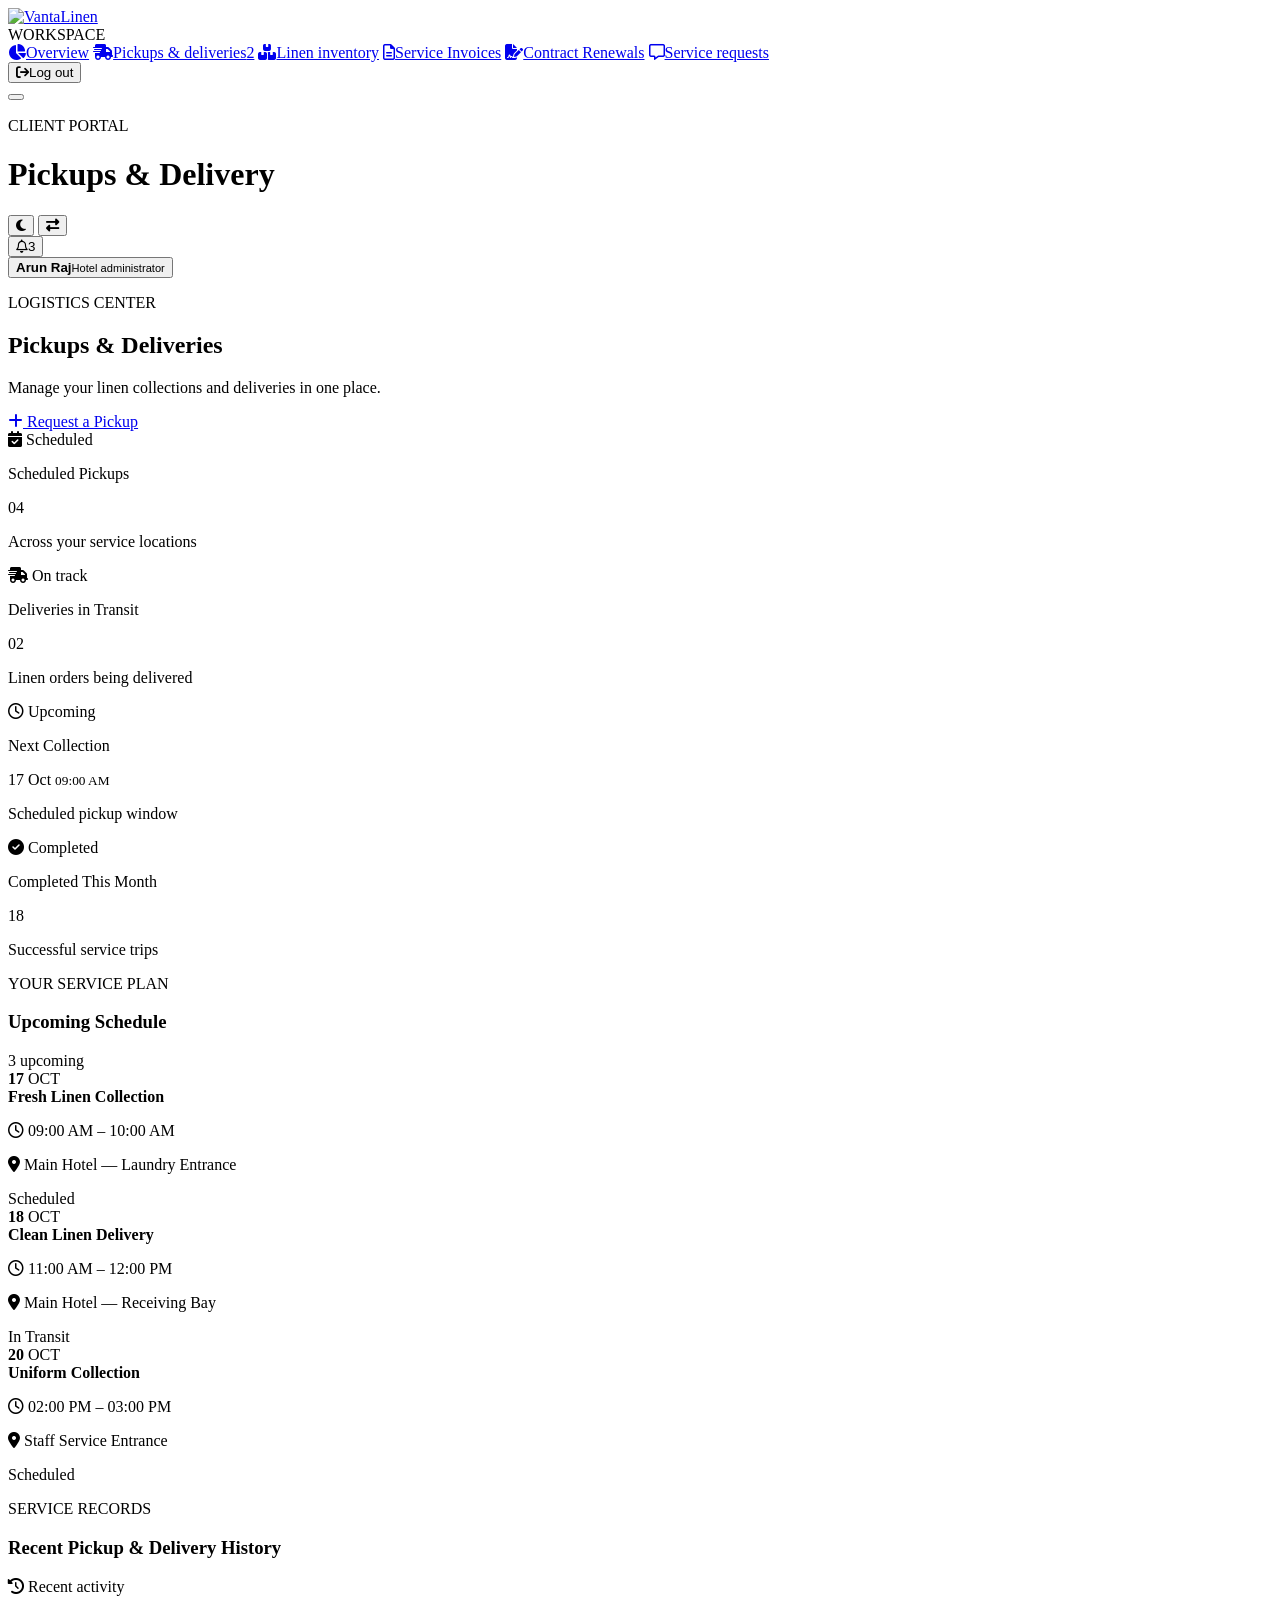
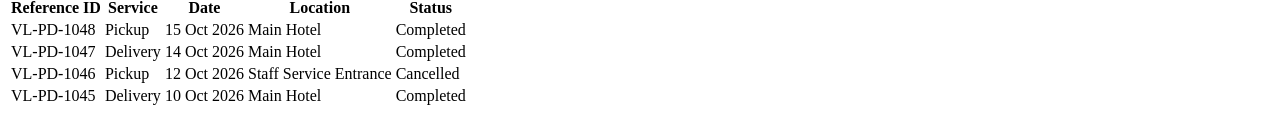
==== d2.html @ da83c248 "Add files via upload" ====
<!doctype html>
<html lang="en" dir="ltr">

<head>
    <meta charset="utf-8">
    <meta name="viewport" content="width=device-width, initial-scale=1">
    <meta name="theme-color" content="#f5f3ee">
    <title>VantaLinen</title>
    <link rel="preconnect" href="https://fonts.googleapis.com">
    <link rel="preconnect" href="https://fonts.gstatic.com" crossorigin>
    <link
        href="https://fonts.googleapis.com/css2?family=Manrope:wght@400;500;600;700;800&family=Sora:wght@400;500;600;700&display=swap"
        rel="stylesheet">
    <link rel="stylesheet" href="https://cdnjs.cloudflare.com/ajax/libs/font-awesome/6.7.2/css/all.min.css">
    <link rel="stylesheet" href="css/dashboard.css">
    <script src="js/dashboard.js" defer></script>
</head>

<body>
    <div class="dashboard-overlay" data-sidebar-overlay></div>
    <aside class="sidebar" id="dashboardSidebar" aria-label="Dashboard navigation">
        <a class="sidebar-brand" href="index.html" aria-label="VantaLinen home"><img src="images/logo-white.png"
                alt="VantaLinen"></a>
        <div class="sidebar-label">WORKSPACE</div>
        <nav class="sidebar-nav">
            <a class="nav-item" href="dashboard.html" aria-current="page"><i
                    class="fa-solid fa-chart-pie"></i><span>Overview</span></a>
            <a class="nav-item active" href="d2.html"><i class="fa-solid fa-truck-fast"></i><span>Pickups &amp;
                    deliveries</span><span class="nav-count">2</span></a>
            <a class="nav-item" href="d3.html"><i class="fa-solid fa-boxes-stacked"></i><span>Linen
                    inventory</span></a>
            <a class="nav-item" href="d4.html"><i class="fa-regular fa-file-lines"></i><span>Service
                    Invoices</span></a>
            <a class="nav-item" href="d5.html"><i class="fas fa-file-signature"></i><span>Contract Renewals</span></a>
            <a class="nav-item" href="d6.html"><i class="fa-regular fa-message"></i><span>Service requests</span></a>
        </nav>

        <div class="sidebar-bottom">

            <button class="logout-button" type="button" data-logout-open><i
                    class="fa-solid fa-arrow-right-from-bracket"></i><span>Log out</span></button>

        </div>
    </aside>

    <header class="topbar">
        <div class="topbar-start">
            <button class="menu-toggle" type="button" aria-label="Open menu" aria-expanded="false"
                aria-controls="dashboardSidebar" data-menu-toggle><span></span><span></span><span></span></button>
            <div>
                <p class="topbar-kicker">CLIENT PORTAL</p>
                <h1>Pickups & Delivery</h1>
            </div>
        </div>
        <div class="topbar-actions">
            <button class="header-icon" type="button" data-theme-toggle aria-label="Switch to dark mode"
                title="Dark Mode"><i class="fa-solid fa-moon"></i></button>
            <button class="header-icon" type="button" data-dir-toggle aria-label="Switch to RTL layout"
                title="RTL Mode"><i class="fa-solid fa-right-left"></i></button>
            <div class="notification-wrap">
                <button class="header-icon notification-button" type="button" aria-label="Notifications, 3 unread"
                    aria-expanded="false" data-notification-toggle><i class="fa-regular fa-bell"></i><span
                        class="notification-badge">3</span></button>
                <div class="notification-popover" data-notification-popover hidden>
                    <div class="popover-heading"><strong>Notifications</strong><span>3 new</span></div>
                    <a class="notification-item" href="d2.html"><span class="notice-dot"></span><span><strong>Pickup
                                scheduled</strong><small>Your next collection is tomorrow at 9:00 AM.</small><time>10
                                min ago</time></span></a>
                    <a class="notification-item" href="d4.html"><span
                            class="notice-dot notice-blue"></span><span><strong>Invoice ready</strong><small>Invoice
                                VL-2026-014 is ready to review.</small><time>2 hours ago</time></span></a>
                    <a class="notification-item" href="d6.html"><span
                            class="notice-dot notice-gold"></span><span><strong>Request updated</strong><small>Your
                                service request has been received.</small><time>Yesterday</time></span></a>
                    <a class="all-notifications" href="d6.html">View all notifications <i
                            class="fa-solid fa-arrow-right"></i></a>
                </div>
            </div>
            <button class="profile-button" type="button" data-profile-button aria-label="Open client profile">
                <span class="avatar"><img src="images/client-profile.jpg" alt=""></span><span
                    class="profile-copy"><strong>Arun Raj</strong><small>Hotel
                        administrator</small></span>
            </button>
        </div>
    </header>

    <main class="dashboard-main">


        <!-- SECTION 1: Pickup & Delivery Overview -->
        <section class="welcome-row">
            <div>
                <p class="section-eyebrow">LOGISTICS CENTER</p>
                <h2>Pickups &amp; Deliveries</h2>
                <p>Manage your linen collections and deliveries in one place.</p>
            </div>
            <a href="d6.html" class="primary-action">
                <i class="fa-solid fa-plus"></i> Request a Pickup
            </a>
        </section>

        <section class="stats-grid pickup-stats">

            <article class="stat-card">
                <div class="stat-top">
                    <span class="stat-icon stat-purple">
                        <i class="fa-solid fa-calendar-check"></i>
                    </span>
                    <span class="stat-status">Scheduled</span>
                </div>
                <p class="stat-label">Scheduled Pickups</p>
                <div class="stat-value">04</div>
                <p class="stat-note">Across your service locations</p>
            </article>

            <article class="stat-card">
                <div class="stat-top">
                    <span class="stat-icon stat-blue">
                        <i class="fa-solid fa-truck-fast"></i>
                    </span>
                    <span class="stat-trend">On track</span>
                </div>
                <p class="stat-label">Deliveries in Transit</p>
                <div class="stat-value">02</div>
                <p class="stat-note">Linen orders being delivered</p>
            </article>

            <article class="stat-card">
                <div class="stat-top">
                    <span class="stat-icon stat-gold">
                        <i class="fa-regular fa-clock"></i>
                    </span>
                    <span class="stat-neutral">Upcoming</span>
                </div>
                <p class="stat-label">Next Collection</p>
                <div class="stat-value stat-date">
                    17 Oct
                    <small>09:00 AM</small>
                </div>
                <p class="stat-note">Scheduled pickup window</p>
            </article>

            <article class="stat-card">
                <div class="stat-top">
                    <span class="stat-icon stat-green">
                        <i class="fa-solid fa-circle-check"></i>
                    </span>
                    <span class="stat-trend">Completed</span>
                </div>
                <p class="stat-label">Completed This Month</p>
                <div class="stat-value">18</div>
                <p class="stat-note">Successful service trips</p>
            </article>

        </section>

        <!-- SECTION 2: Upcoming Schedule -->
        <section class="panel schedule-panel">
            <div class="panel-heading">
                <div>
                    <p class="section-eyebrow">YOUR SERVICE PLAN</p>
                    <h3>Upcoming Schedule</h3>
                </div>
                <span class="schedule-count">3 upcoming</span>
            </div>

            <div class="schedule-list">

                <article class="schedule-item">
                    <div class="schedule-date">
                        <strong>17</strong>
                        <span>OCT</span>
                    </div>
                    <div class="schedule-details">
                        <strong>Fresh Linen Collection</strong>
                        <p><i class="fa-regular fa-clock"></i> 09:00 AM – 10:00 AM</p>
                        <p><i class="fa-solid fa-location-dot"></i> Main Hotel — Laundry Entrance</p>
                    </div>
                    <span class="schedule-status status-scheduled">Scheduled</span>
                </article>

                <article class="schedule-item">
                    <div class="schedule-date">
                        <strong>18</strong>
                        <span>OCT</span>
                    </div>
                    <div class="schedule-details">
                        <strong>Clean Linen Delivery</strong>
                        <p><i class="fa-regular fa-clock"></i> 11:00 AM – 12:00 PM</p>
                        <p><i class="fa-solid fa-location-dot"></i> Main Hotel — Receiving Bay</p>
                    </div>
                    <span class="schedule-status status-transit">In Transit</span>
                </article>

                <article class="schedule-item">
                    <div class="schedule-date">
                        <strong>20</strong>
                        <span>OCT</span>
                    </div>
                    <div class="schedule-details">
                        <strong>Uniform Collection</strong>
                        <p><i class="fa-regular fa-clock"></i> 02:00 PM – 03:00 PM</p>
                        <p><i class="fa-solid fa-location-dot"></i> Staff Service Entrance</p>
                    </div>
                    <span class="schedule-status status-scheduled">Scheduled</span>
                </article>

            </div>
        </section>

        <!-- SECTION 3: Pickup & Delivery History -->
        <section class="panel history-panel">
            <div class="panel-heading">
                <div>
                    <p class="section-eyebrow">SERVICE RECORDS</p>
                    <h3>Recent Pickup &amp; Delivery History</h3>
                </div>
                <span class="history-label">
                    <i class="fa-solid fa-clock-rotate-left"></i> Recent activity
                </span>
            </div>

            <div class="history-table-wrap">
                <table class="history-table">
                    <thead>
                        <tr>
                            <th>Reference ID</th>
                            <th>Service</th>
                            <th>Date</th>
                            <th>Location</th>
                            <th>Status</th>
                        </tr>
                    </thead>
                    <tbody>
                        <tr>
                            <td>VL-PD-1048</td>
                            <td>Pickup</td>
                            <td>15 Oct 2026</td>
                            <td>Main Hotel</td>
                            <td><span class="schedule-status status-completed">Completed</span></td>
                        </tr>
                        <tr>
                            <td>VL-PD-1047</td>
                            <td>Delivery</td>
                            <td>14 Oct 2026</td>
                            <td>Main Hotel</td>
                            <td><span class="schedule-status status-completed">Completed</span></td>
                        </tr>
                        <tr>
                            <td>VL-PD-1046</td>
                            <td>Pickup</td>
                            <td>12 Oct 2026</td>
                            <td>Staff Service Entrance</td>
                            <td><span class="schedule-status status-cancelled">Cancelled</span></td>
                        </tr>
                        <tr>
                            <td>VL-PD-1045</td>
                            <td>Delivery</td>
                            <td>10 Oct 2026</td>
                            <td>Main Hotel</td>
                            <td><span class="schedule-status status-completed">Completed</span></td>
                        </tr>
                    </tbody>
                </table>
            </div>
        </section>

    </main>

    <div class="modal-backdrop" data-logout-modal hidden>
        <section class="confirm-card" role="dialog" aria-modal="true" aria-labelledby="logout-title"
            aria-describedby="logout-copy">
            <span class="confirm-icon"><i class="fa-solid fa-arrow-right-from-bracket"></i></span>
            <h2 id="logout-title">Log out of your account?</h2>
            <p id="logout-copy">Are you sure you want to leave your client dashboard?</p>
            <div class="confirm-actions"><button class="cancel-button" type="button" data-logout-cancel>No,
                    stay</button><button class="confirm-logout" type="button" data-logout-confirm>Yes, log out</button>
            </div>
        </section>
    </div>
</body>

</html>
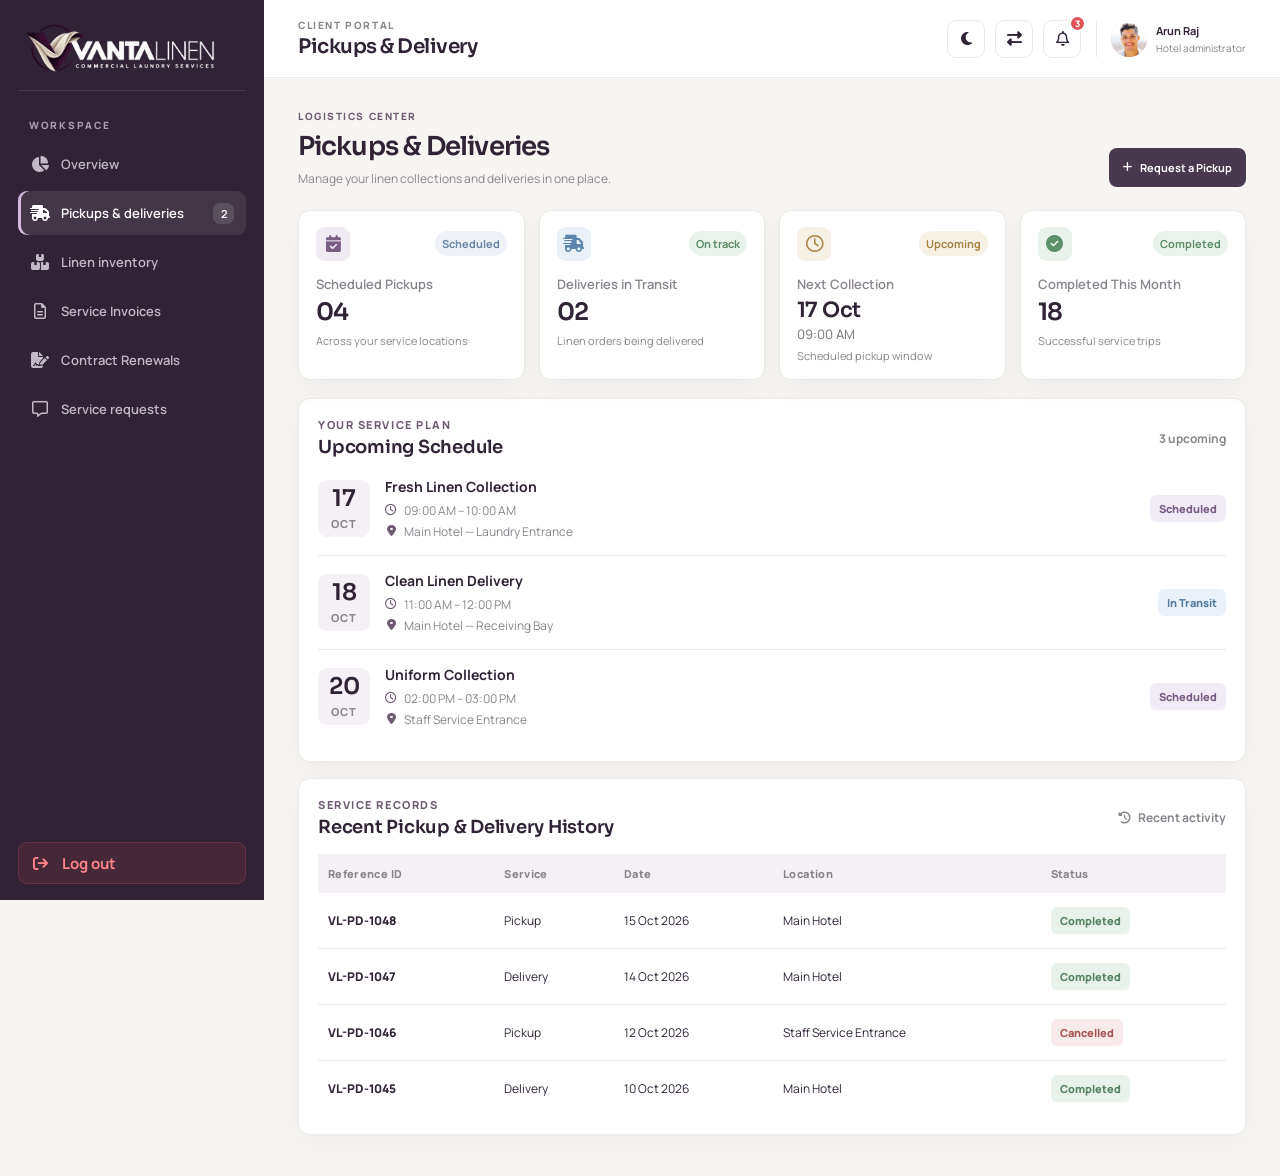
==== commit b44f2d99: "Add files via upload" ====
--- a/d2.html
+++ b/d2.html
@@ -8,6 +8,9 @@
     <title>VantaLinen</title>
     <link rel="preconnect" href="https://fonts.googleapis.com">
     <link rel="preconnect" href="https://fonts.gstatic.com" crossorigin>
+    <!-- Favicon -->
+    <link rel="icon" type="image/png" href="images/favicon.png">
+    <link rel="apple-touch-icon" href="images/favicon.png">
     <link
         href="https://fonts.googleapis.com/css2?family=Manrope:wght@400;500;600;700;800&family=Sora:wght@400;500;600;700&display=swap"
         rel="stylesheet">
--- a/css/dashboard.css
+++ b/css/dashboard.css
@@ -0,0 +1,3271 @@
+﻿@import url('https://fonts.googleapis.com/css2?family=Manrope:wght@400;500;600;700;800&family=Sora:wght@400;500;600;700&display=swap');
+
+:root {
+    font-family: 'Manrope', sans-serif;
+    color: #302335;
+    background: #f6f5f2;
+    font-synthesis: none;
+    text-rendering: optimizeLegibility;
+    --ink: #302335;
+    --muted: #89838b;
+    --accent: #6e5b72;
+    --line: #ebe8e5;
+    --card: #fff;
+    --bg: #f6f5f2;
+    --sidebar: #302335;
+    --sidebar-muted: #c2b8c6;
+    --soft: #f4f0f5;
+    --shadow: 0 10px 30px #3023350a;
+    --danger: #d84c50
+}
+
+* {
+    box-sizing: border-box
+}
+
+html {
+    scroll-behavior: smooth
+}
+
+body {
+    margin: 0;
+    min-height: 100vh;
+    background: var(--bg);
+    color: var(--ink);
+    -webkit-font-smoothing: antialiased
+}
+
+button,
+a {
+    font: inherit
+}
+
+a {
+    color: inherit;
+    text-decoration: none
+}
+
+button {
+    color: inherit
+}
+
+.sidebar {
+    position: fixed;
+    z-index: 20;
+    inset-block: 0;
+    inset-inline-start: 0;
+    width: 264px;
+    display: flex;
+    flex-direction: column;
+    overflow: hidden;
+    padding: 24px 18px 16px;
+    background: var(--sidebar);
+    color: #fff
+}
+
+.sidebar-brand {
+    height: 67px;
+    display: flex;
+    align-items: center;
+    padding: 0 8px 19px;
+    border-bottom: 1px solid #ffffff1b
+}
+
+.sidebar-brand img {
+    width: 205px;
+    height: 48px;
+    object-fit: contain;
+    object-position: left center;
+}
+
+[dir=rtl] .sidebar-brand img {
+    object-position: right center
+}
+
+.sidebar-label {
+    margin: 27px 11px 10px;
+    color: #ad9db3;
+    font-size: 10px;
+    font-weight: 800;
+    letter-spacing: 1.7px
+}
+
+.sidebar-label-account {
+    margin-top: 28px
+}
+
+.sidebar-nav {
+    display: grid;
+    gap: 5px
+}
+
+.nav-item {
+    min-height: 44px;
+    display: flex;
+    align-items: center;
+    gap: 12px;
+    padding: 0 12px;
+    border-radius: 9px;
+    color: var(--sidebar-muted);
+    font-size: 15px;
+    font-weight: 600;
+    transition: background .2s, color .2s
+}
+
+.nav-item>i {
+    width: 19px;
+    text-align: center;
+    font-size: 18px
+}
+
+.nav-item:hover,
+.nav-item.active {
+    background: #ffffff17;
+    color: #fff
+}
+
+.nav-item.active {
+    box-shadow: inset 3px 0 #d2b9dc
+}
+
+[dir=rtl] .nav-item.active {
+    box-shadow: inset -3px 0 #d2b9dc
+}
+
+.nav-count {
+    margin-inline-start: auto;
+    display: grid;
+    min-width: 21px;
+    height: 21px;
+    place-items: center;
+    border-radius: 7px;
+    background: #ffffff20;
+    color: #fff;
+    font-size: 13px
+}
+
+.sidebar-bottom {
+    margin-top: auto
+}
+
+.sidebar-help {
+    display: flex;
+    gap: 10px;
+    margin: 0 1px 13px;
+    padding: 13px 11px;
+    border: 1px solid #ffffff20;
+    border-radius: 10px;
+    background: #ffffff09
+}
+
+.help-icon {
+    display: grid;
+    flex: 0 0 31px;
+    height: 31px;
+    place-items: center;
+    border-radius: 9px;
+    background: #ffffff17;
+    color: #e5d4ea;
+    font-size: 17px
+}
+
+.sidebar-help div {
+    display: grid;
+    gap: 3px
+}
+
+.sidebar-help strong {
+    font-size: 12px
+}
+
+.sidebar-help span:not(.help-icon) {
+    color: #c5bac9;
+    font-size: 10px
+}
+
+.sidebar-help a {
+    margin-top: 2px;
+    color: #e5d4ea;
+    font-size: 10px;
+    font-weight: 700
+}
+
+.sidebar-help a i {
+    margin-inline-start: 3px;
+    font-size: 9px
+}
+
+.logout-button {
+    width: 100%;
+    min-height: 42px;
+    display: flex;
+    align-items: center;
+    gap: 12px;
+    padding: 0 12px;
+    border: 1px solid #f06b702e;
+    border-radius: 9px;
+    background: #de4c5320;
+    color: #ff8589;
+    font-size: 15px;
+    font-weight: 700;
+    text-align: start;
+    cursor: pointer;
+    transition: background .2s, border-color .2s
+}
+
+.logout-button:hover {
+    background: #df4b5538;
+    border-color: #f06b7070
+}
+
+.logout-button i {
+    width: 19px;
+    text-align: center
+}
+
+.sidebar-copyright {
+    padding: 13px 11px 0;
+    color: #9f91a4;
+    font-size: 10px
+}
+
+.topbar {
+    position: fixed;
+    z-index: 15;
+    inset-block-start: 0;
+    inset-inline-start: 264px;
+    inset-inline-end: 0;
+    height: 78px;
+    display: flex;
+    align-items: center;
+    justify-content: space-between;
+    padding: 0 34px;
+    border-bottom: 1px solid var(--line);
+    background: var(--card);
+    transition: background .2s
+}
+
+.topbar-start {
+    display: flex;
+    align-items: center;
+    gap: 14px
+}
+
+.topbar-kicker {
+    margin: 0 0 3px;
+    color: var(--muted);
+    font-size: 10px;
+    font-weight: 800;
+    letter-spacing: 1.6px
+}
+
+.topbar h1 {
+    margin: 0;
+    font: 600 20px/1.2 'Sora', sans-serif;
+    letter-spacing: -.5px
+}
+
+.topbar-actions {
+    display: flex;
+    align-items: center;
+    gap: 10px
+}
+
+.header-icon {
+    position: relative;
+    width: 38px;
+    height: 38px;
+    display: grid;
+    place-items: center;
+    border: 1px solid var(--line);
+    border-radius: 9px;
+    background: var(--card);
+    color: var(--ink);
+    font-size: 15px;
+    cursor: pointer;
+    transition: border-color .2s, background .2s
+}
+
+.header-icon:hover {
+    border-color: var(--accent);
+    background: var(--soft)
+}
+
+.notification-wrap {
+    position: relative
+}
+
+.notification-badge {
+    position: absolute;
+    top: -6px;
+    right: -6px;
+    min-width: 17px;
+    height: 17px;
+    display: grid;
+    place-items: center;
+    padding: 0 4px;
+    border: 2px solid var(--card);
+    border-radius: 20px;
+    background: #df5358;
+    color: #fff;
+    font-size: 9px;
+    font-weight: 800
+}
+
+.notification-popover {
+    position: absolute;
+    top: calc(100% + 13px);
+    inset-inline-end: 0;
+    width: 320px;
+    overflow: hidden;
+    border: 1px solid var(--line);
+    border-radius: 13px;
+    background: var(--card);
+    box-shadow: 0 18px 45px #21182720
+}
+
+.notification-popover[hidden],
+.modal-backdrop[hidden] {
+    display: none
+}
+
+.popover-heading {
+    display: flex;
+    justify-content: space-between;
+    align-items: center;
+    padding: 15px 17px;
+    border-bottom: 1px solid var(--line);
+    font-size: 15px
+}
+
+.popover-heading span {
+    color: var(--accent);
+    font-size: 13px;
+    font-weight: 700
+}
+
+.notification-item {
+    display: flex;
+    gap: 10px;
+    padding: 13px 16px;
+    border-bottom: 1px solid var(--line)
+}
+
+.notification-item:hover {
+    background: var(--bg)
+}
+
+.notice-dot {
+    width: 8px;
+    height: 8px;
+    flex: 0 0 8px;
+    margin-top: 5px;
+    border-radius: 50%;
+    background: #8c6a99
+}
+
+.notice-blue {
+    background: #5e91c9
+}
+
+.notice-gold {
+    background: #c99d4f
+}
+
+.notification-item>span:last-child {
+    display: grid;
+    gap: 4px
+}
+
+.notification-item strong {
+    font-size: 11px
+}
+
+.notification-item small {
+    color: var(--muted);
+    font-size: 10px;
+    line-height: 1.5
+}
+
+.notification-item time {
+    color: var(--muted);
+    font-size: 9px
+}
+
+.all-notifications {
+    display: flex;
+    justify-content: space-between;
+    padding: 13px 16px;
+    color: var(--accent);
+    font-size: 11px;
+    font-weight: 700
+}
+
+.profile-button {
+    display: flex;
+    align-items: center;
+    gap: 9px;
+    margin-inline-start: 5px;
+    padding: 0 0 0 14px;
+    border: 0;
+    border-inline-start: 1px solid var(--line);
+    background: transparent;
+    text-align: start;
+    cursor: pointer
+}
+
+.avatar {
+    width: 36px;
+    height: 36px;
+    display: grid;
+    flex: 0 0 36px;
+    place-items: center;
+    border-radius: 50%;
+    background: #e8dfea;
+    color: #55415c;
+    font: 700 14px 'Sora', sans-serif
+}
+
+.avatar img {
+    width: 100%;
+    height: 100%;
+    border-radius: inherit;
+    object-fit: cover;
+    object-position: 3% center;
+}
+
+.profile-copy {
+    display: grid;
+    gap: 3px
+}
+
+.profile-copy strong {
+    font-size: 11px
+}
+
+.profile-copy small {
+    color: var(--muted);
+    font-size: 10px
+}
+
+.profile-chevron {
+    margin-inline-start: 6px;
+    color: var(--muted);
+    font-size: 10px
+}
+
+.menu-toggle {
+    display: none
+}
+
+.dashboard-main {
+    max-width: 1600px;
+    margin-inline-start: 264px;
+    padding: 109px 34px 25px
+}
+
+.welcome-row {
+    display: flex;
+    align-items: flex-end;
+    justify-content: space-between;
+    gap: 18px;
+    margin-bottom: 23px
+}
+
+.section-eyebrow {
+    margin: 0 0 7px;
+    color: var(--accent);
+    font-size: 12px;
+    font-weight: 800;
+    letter-spacing: 1.55px
+}
+
+.welcome-row h2 {
+    margin: 0;
+    font: 600 26px/1.3 'Sora', sans-serif;
+    letter-spacing: -.9px
+}
+
+.welcome-row h2 span {
+    color: #bd9863;
+    font-size: 19px
+}
+
+.welcome-row>div>p:last-child {
+    margin: 6px 0 0;
+    color: var(--muted);
+    font-size: 12px
+}
+
+.primary-action {
+    min-height: 39px;
+    display: inline-flex;
+    align-items: center;
+    gap: 8px;
+    padding: 0 14px;
+    border-radius: 8px;
+    background: #49394e;
+    color: #fff;
+    font-size: 11px;
+    font-weight: 700;
+    transition: background .2s, transform .2s
+}
+
+.primary-action:hover {
+    transform: translateY(-1px);
+    background: #604e65
+}
+
+.primary-action i {
+    font-size: 11px
+}
+
+.stats-grid {
+    display: grid;
+    grid-template-columns: repeat(4, minmax(0, 1fr));
+    gap: 14px;
+    margin-bottom: 16px
+}
+
+.stat-card,
+.panel {
+    border: 1px solid var(--line);
+    border-radius: 12px;
+    background: var(--card);
+    box-shadow: var(--shadow)
+}
+
+.stat-card {
+    min-height: 153px;
+    padding: 16px 17px
+}
+
+.stat-top {
+    display: flex;
+    align-items: center;
+    justify-content: space-between
+}
+
+.stat-icon {
+    width: 34px;
+    height: 34px;
+    display: grid;
+    place-items: center;
+    border-radius: 9px;
+    font-size: 17px
+}
+
+.stat-purple {
+    background: #f0eaf3;
+    color: #795d82
+}
+
+.stat-blue {
+    background: #e9f0f8;
+    color: #5b85ad
+}
+
+.stat-gold {
+    background: #f7f0e5;
+    color: #af8748
+}
+
+.stat-green {
+    background: #e8f2eb;
+    color: #5c916b
+}
+
+.stat-trend,
+.stat-status,
+.stat-neutral {
+    display: inline-flex;
+    align-items: center;
+    gap: 4px;
+    padding: 5px 7px;
+    border-radius: 20px;
+    background: #eaf3eb;
+    color: #5d8b68;
+    font-size: 11px;
+    font-weight: 700
+}
+
+.stat-trend i {
+    font-size: 10px
+}
+
+.stat-status {
+    background: #eef2f8;
+    color: #6985a7
+}
+
+.stat-neutral {
+    background: #f7f0e5;
+    color: #a78042
+}
+
+.stat-label {
+    margin: 14px 0 3px;
+    color: var(--muted);
+    font-size: 13px;
+    font-weight: 600
+}
+
+.stat-value {
+    font: 600 24px/1.35 'Sora', sans-serif;
+    letter-spacing: -.6px
+}
+
+.stat-value small {
+    color: var(--muted);
+    font: 500 13px 'Manrope', sans-serif;
+    letter-spacing: 0
+}
+
+.stat-value.stat-date {
+    font-size: 21px
+}
+
+.stat-date small {
+    display: block;
+    margin-top: 1px
+}
+
+.stat-note {
+    margin: 5px 0 0;
+    color: var(--muted);
+    font-size: 11px
+}
+
+.content-grid {
+    display: grid;
+    grid-template-columns: minmax(0, 1.35fr) minmax(320px, .9fr);
+    gap: 15px;
+    margin-bottom: 15px
+}
+
+.panel {
+    padding: 18px 19px
+}
+
+.panel-heading {
+    display: flex;
+    align-items: center;
+    justify-content: space-between;
+    gap: 12px;
+    margin-bottom: 15px
+}
+
+.panel-heading .section-eyebrow {
+    margin-bottom: 4px;
+    font-size: 11px
+}
+
+.panel-heading h3 {
+    margin: 0;
+    font: 600 18px/1.3 'Sora', sans-serif;
+    letter-spacing: -.25px
+}
+
+.panel-link {
+    display: inline-flex;
+    align-items: center;
+    gap: 7px;
+    color: var(--accent);
+    font-size: 12px;
+    font-weight: 700;
+    white-space: nowrap
+}
+
+.panel-link i {
+    font-size: 11px;
+    transition: transform .2s
+}
+
+.panel-link:hover i {
+    transform: translateX(3px)
+}
+
+[dir=rtl] .panel-link:hover i {
+    transform: translateX(-3px)
+}
+
+.pickup-highlight {
+    position: relative;
+    display: flex;
+    align-items: center;
+    gap: 15px;
+    min-height: 128px;
+    padding: 15px;
+    border: 1px solid #eee7f0;
+    border-radius: 10px;
+    background: linear-gradient(110deg, #f8f5f9, #fbfafb)
+}
+
+.pickup-date {
+    width: 53px;
+    height: 63px;
+    display: grid;
+    align-content: center;
+    justify-items: center;
+    flex: 0 0 53px;
+    border: 1px solid #e6dbe9;
+    border-radius: 9px;
+    background: var(--card);
+    color: var(--accent)
+}
+
+.pickup-date strong {
+    font: 600 25px/1 'Sora', sans-serif
+}
+
+.pickup-date span {
+    margin-top: 5px;
+    font-size: 11px;
+    font-weight: 800;
+    letter-spacing: 1px
+}
+
+.pickup-details {
+    position: relative;
+    z-index: 1
+}
+
+.status-pill {
+    display: inline-flex;
+    align-items: center;
+    gap: 5px;
+    padding: 4px 7px;
+    border-radius: 20px;
+    background: #eaf3eb;
+    color: #62856a;
+    font-size: 11px;
+    font-weight: 700
+}
+
+.status-pill i {
+    font-size: 9px
+}
+
+.pickup-details h4 {
+    margin: 6px 0 5px;
+    font: 600 15px 'Sora', sans-serif
+}
+
+.pickup-details p {
+    margin: 3px 0;
+    color: var(--muted);
+    font-size: 12px
+}
+
+.pickup-details p i {
+    width: 13px;
+    color: #93869a
+}
+
+.pickup-truck {
+    position: absolute;
+    inset-inline-end: 17px;
+    bottom: 17px;
+    color: #dfd4e2;
+    font-size: 42px
+}
+
+.pickup-footer {
+    display: flex;
+    align-items: center;
+    justify-content: space-between;
+    gap: 10px;
+    margin-top: 12px;
+    color: var(--muted);
+    font-size: 12px
+}
+
+.pickup-footer span {
+    display: flex;
+    align-items: center;
+    gap: 6px
+}
+
+.pickup-footer span i {
+    color: var(--accent)
+}
+
+.pickup-footer a {
+    color: var(--accent);
+    font-size: 12px;
+    font-weight: 700
+}
+
+.profile-panel {
+    scroll-margin-top: 95px
+}
+
+.more-button {
+    width: 29px;
+    height: 29px;
+    border: 1px solid var(--line);
+    border-radius: 7px;
+    background: var(--card);
+    color: var(--muted);
+    cursor: pointer
+}
+
+.client-profile {
+    display: flex;
+    align-items: center;
+    gap: 10px;
+    padding: 2px 0 14px;
+    border-bottom: 1px solid var(--line)
+}
+
+.avatar-large {
+    width: 41px;
+    height: 41px;
+    flex-basis: 41px;
+    font-size: 15px
+}
+
+.client-profile h4 {
+    margin: 0 0 3px;
+    font: 600 14px 'Sora', sans-serif
+}
+
+.client-profile p {
+    margin: 0;
+    color: var(--muted);
+    font-size: 12px
+}
+
+.verified {
+    margin-inline-start: auto;
+    display: inline-flex;
+    align-items: center;
+    gap: 4px;
+    color: #5e936b;
+    font-size: 11px;
+    font-weight: 700
+}
+
+.verified i {
+    font-size: 13px
+}
+
+.profile-info {
+    display: grid;
+    grid-template-columns: 1fr 1fr;
+    gap: 12px 10px;
+    padding: 14px 0
+}
+
+.profile-info div {
+    display: grid;
+    gap: 4px;
+    min-width: 0
+}
+
+.profile-info div:nth-child(2) {
+    grid-column: span 2
+}
+
+.profile-info span {
+    color: var(--muted);
+    font-size: 11px
+}
+
+.profile-info strong {
+    overflow: hidden;
+    font-size: 12px;
+    font-weight: 700;
+    text-overflow: ellipsis;
+    white-space: nowrap
+}
+
+.profile-link {
+    display: flex;
+    justify-content: space-between;
+    padding-top: 11px;
+    border-top: 1px solid var(--line);
+    color: var(--accent);
+    font-size: 12px;
+    font-weight: 700
+}
+
+.activity-list {
+    display: grid
+}
+
+.activity-item {
+    display: flex;
+    align-items: center;
+    gap: 10px;
+    min-height: 64px;
+    border-top: 1px solid var(--line)
+}
+
+.activity-item:first-child {
+    border-top: 0
+}
+
+.activity-icon {
+    width: 30px;
+    height: 30px;
+    display: grid;
+    flex: 0 0 30px;
+    place-items: center;
+    border-radius: 8px;
+    font-size: 14px
+}
+
+.activity-green {
+    background: #eaf3eb;
+    color: #598768
+}
+
+.activity-blue {
+    background: #eaf0f7;
+    color: #5f84ab
+}
+
+.activity-gold {
+    background: #f8f0e5;
+    color: #ac874d
+}
+
+.activity-item>div {
+    min-width: 0;
+    flex: 1
+}
+
+.activity-item strong {
+    font-size: 12px
+}
+
+.activity-item p {
+    overflow: hidden;
+    margin: 3px 0;
+    color: var(--muted);
+    font-size: 11px;
+    text-overflow: ellipsis;
+    white-space: nowrap
+}
+
+.activity-item time {
+    color: var(--muted);
+    font-size: 11px
+}
+
+.activity-tag {
+    padding: 5px 7px;
+    border-radius: 6px;
+    background: #edf4ee;
+    color: #5c8966;
+    font-size: 11px;
+    font-weight: 700;
+    white-space: nowrap
+}
+
+.tag-link {
+    background: #f0ebf2;
+    color: var(--accent)
+}
+
+.inventory-list {
+    display: grid
+}
+
+.inventory-row {
+    display: grid;
+    grid-template-columns: 27px minmax(70px, 1fr) 38px minmax(58px, .75fr);
+    align-items: center;
+    gap: 8px;
+    min-height: 47px;
+    border-top: 1px solid var(--line)
+}
+
+.inventory-row:first-child {
+    border-top: 0
+}
+
+.inventory-symbol {
+    width: 25px;
+    height: 25px;
+    display: grid;
+    place-items: center;
+    border-radius: 7px;
+    font-size: 13px
+}
+
+.symbol-sheet {
+    background: #f1eaf3;
+    color: #81638a
+}
+
+.symbol-towel {
+    background: #eaf0f7;
+    color: #6489af
+}
+
+.symbol-pillow {
+    background: #f8f1e7;
+    color: #af8a50
+}
+
+.symbol-table {
+    background: #eaf2eb;
+    color: #668d6d
+}
+
+.inventory-name {
+    color: var(--muted);
+    font-size: 12px
+}
+
+.inventory-row>strong {
+    text-align: end;
+    font-size: 12px
+}
+
+.inventory-bar {
+    height: 5px;
+    overflow: hidden;
+    border-radius: 5px;
+    background: var(--soft)
+}
+
+.inventory-bar i {
+    display: block;
+    height: 100%;
+    border-radius: 5px;
+    background: #a88eae
+}
+
+.inventory-row:nth-child(2) .inventory-bar i {
+    background: #89a9c8
+}
+
+.inventory-row:nth-child(3) .inventory-bar i {
+    background: #d2b27e
+}
+
+.inventory-row:nth-child(4) .inventory-bar i {
+    background: #90b399
+}
+
+.dashboard-footer {
+    display: flex;
+    justify-content: space-between;
+    gap: 12px;
+    padding: 4px 2px;
+    color: var(--muted);
+    font-size: 11px
+}
+
+.dashboard-footer a {
+    color: var(--accent);
+    font-weight: 700
+}
+
+.modal-backdrop {
+    position: fixed;
+    z-index: 50;
+    inset: 0;
+    display: grid;
+    place-items: center;
+    padding: 20px;
+    background: #20182480;
+    backdrop-filter: blur(3px)
+}
+
+.confirm-card {
+    width: min(100%, 390px);
+    padding: 29px;
+    border: 1px solid var(--line);
+    border-radius: 17px;
+    background: var(--card);
+    box-shadow: 0 24px 80px #0003;
+    text-align: center;
+    animation: modal-in .18s ease-out
+}
+
+.confirm-icon {
+    width: 47px;
+    height: 47px;
+    display: grid;
+    place-items: center;
+    margin: 0 auto 15px;
+    border-radius: 13px;
+    background: #fff0f0;
+    color: var(--danger);
+    font-size: 20px
+}
+
+.confirm-card h2 {
+    margin: 0;
+    font: 600 20px 'Sora', sans-serif
+}
+
+.confirm-card>p {
+    margin: 9px 0 23px;
+    color: var(--muted);
+    font-size: 14px;
+    line-height: 1.7
+}
+
+.confirm-actions {
+    display: grid;
+    grid-template-columns: 1fr 1fr;
+    gap: 9px
+}
+
+.cancel-button,
+.confirm-logout {
+    min-height: 42px;
+    border: 1px solid var(--line);
+    border-radius: 8px;
+    background: var(--card);
+    font-size: 13px;
+    font-weight: 700;
+    cursor: pointer
+}
+
+.cancel-button:hover {
+    background: var(--bg)
+}
+
+.confirm-logout {
+    border-color: var(--danger);
+    background: var(--danger);
+    color: #fff
+}
+
+.confirm-logout:hover {
+    background: #bd383e
+}
+
+@keyframes modal-in {
+    from {
+        opacity: 0;
+        transform: translateY(7px) scale(.98)
+    }
+
+    to {
+        opacity: 1;
+        transform: none
+    }
+}
+
+.dashboard-overlay {
+    display: none
+}
+
+html.dark-mode {
+    color-scheme: dark;
+    --ink: #f1ebf2;
+    --muted: #aaa0ad;
+    --accent: #c8adcf;
+    --line: #413844;
+    --card: #29242d;
+    --bg: #1d1a20;
+    --sidebar: #17141a;
+    --sidebar-muted: #b7aebb;
+    --soft: #39303d;
+    --shadow: 0 10px 30px #0002
+}
+
+html.dark-mode .sidebar-brand {
+    border-color: #ffffff20
+}
+
+html.dark-mode .header-icon:hover,
+html.dark-mode .notification-item:hover,
+html.dark-mode .cancel-button:hover {
+    background: #352e39
+}
+
+html.dark-mode .avatar {
+    background: #493e4d;
+    color: #eadcf0
+}
+
+html.dark-mode .stat-purple,
+html.dark-mode .activity-icon,
+html.dark-mode .inventory-symbol,
+html.dark-mode .pickup-date {
+    filter: brightness(.78)
+}
+
+html.dark-mode .pickup-highlight {
+    border-color: #473d4b;
+    background: linear-gradient(110deg, #302936, #29242d)
+}
+
+html.dark-mode .pickup-truck {
+    color: #4c4050
+}
+
+html.dark-mode .stat-trend,
+html.dark-mode .stat-status,
+html.dark-mode .stat-neutral,
+html.dark-mode .status-pill,
+html.dark-mode .activity-tag {
+    filter: brightness(.78)
+}
+
+@media(max-width:1200px) {
+    .sidebar {
+        width: 244px;
+        padding-inline: 15px
+    }
+
+    .topbar {
+        inset-inline-start: 244px
+    }
+
+    .dashboard-main {
+        margin-inline-start: 244px;
+        padding-inline: 24px
+    }
+
+    .stats-grid {
+        gap: 10px
+    }
+
+    .stat-card {
+        padding: 14px
+    }
+
+    .content-grid {
+        grid-template-columns: minmax(0, 1.2fr) minmax(290px, .9fr)
+    }
+}
+
+@media(max-width:1050px) {
+    .sidebar {
+        z-index: 35;
+        width: 270px;
+        transform: translateX(-101%);
+        transition: transform .25s ease;
+        box-shadow: 12px 0 40px #0002
+    }
+
+    [dir=rtl] .sidebar {
+        transform: translateX(101%)
+    }
+
+    .sidebar.is-open {
+        transform: translateX(0)
+    }
+
+    .topbar {
+        inset-inline-start: 0;
+        padding-inline: 24px
+    }
+
+    .dashboard-main {
+        margin-inline-start: 0;
+        padding: 105px 24px 25px
+    }
+
+    .menu-toggle {
+        width: 37px;
+        height: 37px;
+        display: flex;
+        flex-direction: column;
+        align-items: center;
+        justify-content: center;
+        gap: 4px;
+        border: 1px solid var(--line);
+        border-radius: 8px;
+        background: var(--card);
+        cursor: pointer
+    }
+
+    .menu-toggle span {
+        width: 15px;
+        height: 2px;
+        border-radius: 2px;
+        background: var(--ink);
+        transition: transform .2s
+    }
+
+    .menu-toggle.is-active span:first-child {
+        transform: translateY(6px) rotate(45deg)
+    }
+
+    .menu-toggle.is-active span:nth-child(2) {
+        opacity: 0
+    }
+
+    .menu-toggle.is-active span:last-child {
+        transform: translateY(-6px) rotate(-45deg)
+    }
+
+    .dashboard-overlay.is-visible {
+        position: fixed;
+        z-index: 30;
+        inset: 0;
+        display: block;
+        background: #20182466
+    }
+
+    .stats-grid {
+        grid-template-columns: repeat(2, minmax(0, 1fr))
+    }
+
+    .content-grid {
+        grid-template-columns: minmax(0, 1.2fr) minmax(280px, .9fr)
+    }
+}
+
+@media(max-width:760px) {
+    .topbar {
+        height: 68px;
+        padding-inline: 16px
+    }
+
+    .topbar-kicker {
+        font-size: 9px
+    }
+
+    .topbar h1 {
+        font-size: 17px
+    }
+
+    .topbar-start {
+        gap: 10px
+    }
+
+    .topbar-actions {
+        gap: 6px
+    }
+
+    .header-icon {
+        width: 34px;
+        height: 34px
+    }
+
+    .profile-button {
+        gap: 7px;
+        margin-inline-start: 2px;
+        padding-inline-start: 9px
+    }
+
+    .profile-copy {
+        display: none
+    }
+
+    .profile-chevron {
+        margin-inline-start: 1px
+    }
+
+    .dashboard-main {
+        padding: 90px 16px 22px
+    }
+
+    .welcome-row {
+        align-items: flex-start;
+        flex-direction: column;
+        margin-bottom: 18px
+    }
+
+    .welcome-row h2 {
+        font-size: 23px
+    }
+
+    .primary-action {
+        min-height: 36px
+    }
+
+    .content-grid {
+        grid-template-columns: 1fr;
+        gap: 12px;
+        margin-bottom: 12px
+    }
+
+    .panel {
+        padding: 16px
+    }
+
+    .stats-grid {
+        gap: 9px;
+        margin-bottom: 12px
+    }
+
+    .stat-card {
+        min-height: 143px;
+        padding: 12px
+    }
+
+    .stat-value {
+        font-size: 22px
+    }
+
+    .stat-value.stat-date {
+        font-size: 20px
+    }
+
+    .dashboard-footer {
+        flex-direction: column
+    }
+
+    .notification-popover {
+        position: fixed;
+        top: 76px;
+        inset-inline: 12px;
+        width: auto;
+        max-width: 380px;
+        margin-inline-start: auto
+    }
+}
+
+@media(max-width:430px) {
+    .topbar-actions {
+        gap: 5px
+    }
+
+    .header-icon {
+        width: 31px;
+        height: 31px;
+        font-size: 13px
+    }
+
+    .profile-button {
+        padding-inline-start: 7px
+    }
+
+    .avatar {
+        width: 31px;
+        height: 31px;
+        flex-basis: 31px
+    }
+
+    .profile-chevron {
+        display: none
+    }
+
+    .topbar {
+        padding-inline: 11px
+    }
+
+    .topbar-start {
+        gap: 8px
+    }
+
+    .topbar h1 {
+        font-size: 16px
+    }
+
+    .stats-grid {
+        grid-template-columns: repeat(2, minmax(0, 1fr))
+    }
+
+    .stat-card {
+        padding: 11px
+    }
+
+    .stat-icon {
+        width: 30px;
+        height: 30px
+    }
+
+    .stat-trend,
+    .stat-status,
+    .stat-neutral {
+        font-size: 10px
+    }
+
+    .stat-label {
+        font-size: 12px
+    }
+
+    .stat-note {
+        font-size: 10px
+    }
+
+    .pickup-highlight {
+        padding: 11px;
+        gap: 10px
+    }
+
+    .pickup-truck {
+        font-size: 32px;
+        inset-inline-end: 11px;
+        bottom: 13px
+    }
+
+    .pickup-details p {
+        font-size: 11px
+    }
+
+    .pickup-footer {
+        font-size: 11px
+    }
+
+    .panel-heading h3 {
+        font-size: 17px
+    }
+
+    .inventory-row {
+        grid-template-columns: 26px minmax(60px, 1fr) 30px minmax(45px, .65fr);
+        gap: 6px
+    }
+
+    .inventory-name {
+        font-size: 11px
+    }
+
+    .activity-item {
+        gap: 7px
+    }
+
+    .activity-tag {
+        font-size: 10px
+    }
+}
+
+@media(prefers-reduced-motion:reduce) {
+
+    *,
+    *::before,
+    *::after {
+        scroll-behavior: auto !important;
+        animation-duration: .01ms !important;
+        transition-duration: .01ms !important
+    }
+}
+
+
+/*************************************************PICKUPS & DELIVERIES PAGE************************************************************/
+
+.pickup-stats {
+    margin-bottom: 18px;
+}
+
+.schedule-panel,
+.history-panel {
+    margin-bottom: 16px;
+}
+
+.schedule-count,
+.history-label {
+    display: inline-flex;
+    align-items: center;
+    gap: 7px;
+    color: var(--muted);
+    font-size: 12px;
+    font-weight: 700;
+}
+
+.schedule-list {
+    display: grid;
+}
+
+.schedule-item {
+    display: flex;
+    align-items: center;
+    gap: 15px;
+    padding: 15px 0;
+    border-top: 1px solid var(--line);
+}
+
+.schedule-item:first-child {
+    border-top: 0;
+    padding-top: 2px;
+}
+
+.schedule-date {
+    width: 52px;
+    min-width: 52px;
+    min-height: 57px;
+    display: flex;
+    flex-direction: column;
+    align-items: center;
+    justify-content: center;
+    border-radius: 9px;
+    background: var(--soft);
+}
+
+.schedule-date strong {
+    font: 600 23px/1.25 'Sora', sans-serif;
+}
+
+.schedule-date span {
+    margin-top: 3px;
+    color: var(--muted);
+    font-size: 11px;
+    font-weight: 800;
+    letter-spacing: 1px;
+}
+
+.schedule-details {
+    min-width: 0;
+    flex: 1;
+}
+
+.schedule-details>strong {
+    display: block;
+    margin-bottom: 6px;
+    font-size: 14px;
+    font-weight: 700;
+}
+
+.schedule-details p {
+    display: flex;
+    align-items: center;
+    gap: 7px;
+    margin: 4px 0 0;
+    color: var(--muted);
+    font-size: 12px;
+}
+
+.schedule-details p i {
+    width: 12px;
+    color: var(--accent);
+    text-align: center;
+}
+
+.schedule-status {
+    display: inline-flex;
+    align-items: center;
+    justify-content: center;
+    width: fit-content;
+    padding: 6px 9px;
+    border-radius: 6px;
+    font-size: 11px;
+    font-weight: 800;
+    white-space: nowrap;
+}
+
+.status-scheduled {
+    background: #f0ebf5;
+    color: #765b83;
+}
+
+.status-transit {
+    background: #e9f0f8;
+    color: #547ba3;
+}
+
+.status-completed {
+    background: #e8f2eb;
+    color: #52815f;
+}
+
+.status-cancelled {
+    background: #f8eaea;
+    color: #a65353;
+}
+
+.history-table-wrap {
+    width: 100%;
+    overflow-x: auto;
+}
+
+.history-table {
+    width: 100%;
+    border-collapse: collapse;
+    text-align: left;
+}
+
+.history-table th {
+    padding: 12px 10px;
+    background: var(--soft);
+    color: var(--muted);
+    font-size: 11px;
+    font-weight: 800;
+    letter-spacing: .35px;
+    white-space: nowrap;
+}
+
+.history-table td {
+    padding: 14px 10px;
+    border-bottom: 1px solid var(--line);
+    font-size: 12px;
+    white-space: nowrap;
+}
+
+.history-table tbody tr:last-child td {
+    border-bottom: 0;
+}
+
+.history-table td:first-child {
+    font-weight: 800;
+}
+
+/* RTL SUPPORT */
+html[dir="rtl"] .history-table {
+    text-align: right;
+}
+
+html[dir="rtl"] .schedule-details p {
+    flex-direction: row;
+}
+
+/***************************************************LINEN INVENTORY*******************************************************************/
+
+
+/* LINEN INVENTORY PAGE */
+
+.linen-stats {
+    margin-bottom: 18px;
+}
+
+.linen-stock-panel,
+.linen-activity-panel {
+    margin-bottom: 16px;
+}
+
+.linen-table-wrap {
+    width: 100%;
+    overflow-x: auto;
+}
+
+.linen-table {
+    width: 100%;
+    border-collapse: collapse;
+    text-align: left;
+}
+
+.linen-table th {
+    padding: 12px 10px;
+    background: var(--soft);
+    color: var(--muted);
+    font-size: 11px;
+    font-weight: 800;
+    white-space: nowrap;
+}
+
+.linen-table td {
+    padding: 13px 10px;
+    border-bottom: 1px solid var(--line);
+    font-size: 12px;
+    white-space: nowrap;
+}
+
+.linen-table tbody tr:last-child td {
+    border-bottom: 0;
+}
+
+.linen-item-name {
+    display: flex;
+    align-items: center;
+    gap: 10px;
+}
+
+.linen-item-icon {
+    width: 34px;
+    height: 34px;
+    flex-shrink: 0;
+    display: inline-flex;
+    align-items: center;
+    justify-content: center;
+    border-radius: 8px;
+    background: var(--soft);
+    color: var(--primary);
+}
+
+.linen-item-name>span:last-child {
+    font-weight: 700;
+}
+
+.linen-item-name small {
+    display: block;
+    margin-top: 4px;
+    color: var(--muted);
+    font-size: 11px;
+    font-weight: 400;
+}
+
+.linen-condition {
+    display: inline-flex;
+    align-items: center;
+    justify-content: center;
+    padding: 5px 8px;
+    border-radius: 5px;
+    font-size: 11px;
+    font-weight: 800;
+    white-space: nowrap;
+}
+
+.condition-good {
+    color: #52815f;
+    background: #e8f2eb;
+}
+
+.condition-low {
+    color: #a65353;
+    background: #f8eaea;
+}
+
+.stock-level {
+    display: flex;
+    align-items: center;
+    gap: 8px;
+    min-width: 95px;
+}
+
+.stock-track {
+    width: 58px;
+    height: 5px;
+    overflow: hidden;
+    border-radius: 10px;
+    background: var(--line);
+}
+
+.stock-track span {
+    display: block;
+    height: 100%;
+    border-radius: inherit;
+    background: #6f9178;
+}
+
+.stock-track span.stock-low {
+    background: #bd7770;
+}
+
+.stock-level small {
+    color: var(--muted);
+    font-size: 11px;
+}
+
+.linen-activity-list {
+    display: grid;
+}
+
+.linen-activity-item {
+    display: flex;
+    align-items: center;
+    gap: 12px;
+    padding: 14px 0;
+    border-top: 1px solid var(--line);
+}
+
+.linen-activity-item:first-child {
+    padding-top: 2px;
+    border-top: 0;
+}
+
+.activity-icon {
+    width: 38px;
+    height: 38px;
+    flex-shrink: 0;
+    display: inline-flex;
+    align-items: center;
+    justify-content: center;
+    border-radius: 9px;
+    background: var(--soft);
+}
+
+.activity-received {
+    color: #52815f;
+}
+
+.activity-dispatched {
+    color: #547ba3;
+}
+
+.activity-warning {
+    color: #a65353;
+}
+
+.linen-activity-info {
+    flex: 1;
+    min-width: 0;
+}
+
+.linen-activity-info strong {
+    display: block;
+    font-size: 13px;
+    font-weight: 700;
+}
+
+.linen-activity-info p {
+    margin: 5px 0;
+    color: var(--muted);
+    font-size: 12px;
+}
+
+.linen-activity-info small {
+    color: var(--muted);
+    font-size: 11px;
+}
+
+.activity-quantity {
+    font-size: 13px;
+    font-weight: 800;
+    white-space: nowrap;
+}
+
+.quantity-positive {
+    color: #52815f;
+}
+
+.quantity-negative {
+    color: #a65353;
+}
+
+/* RTL SUPPORT */
+
+html[dir="rtl"] .linen-table,
+html[dir="rtl"] .history-table {
+    text-align: right;
+}
+
+html[dir="rtl"] .linen-item-name,
+html[dir="rtl"] .linen-activity-item {
+    flex-direction: row;
+}
+
+/******************************************************Service invoices***************************************************/
+
+
+/* SERVICE INVOICES PAGE */
+
+.invoice-stats {
+    margin-bottom: 18px;
+}
+
+.invoice-records-panel,
+.recent-payments-panel {
+    margin-bottom: 16px;
+}
+
+.invoice-amount {
+    font-size: clamp(21px, calc(2vw + 2px), 27px) !important;
+    white-space: nowrap;
+}
+
+.invoice-overdue-label {
+    color: #a65353;
+}
+
+.invoice-table-wrap {
+    width: 100%;
+    overflow-x: auto;
+}
+
+.invoice-table {
+    width: 100%;
+    border-collapse: collapse;
+    text-align: left;
+}
+
+.invoice-table th {
+    padding: 12px 10px;
+    background: var(--soft);
+    color: var(--muted);
+    font-size: 11px;
+    font-weight: 800;
+    white-space: nowrap;
+}
+
+.invoice-table td {
+    padding: 14px 10px;
+    border-bottom: 1px solid var(--line);
+    font-size: 12px;
+    white-space: nowrap;
+}
+
+.invoice-table tbody tr:last-child td {
+    border-bottom: 0;
+}
+
+.invoice-number {
+    display: block;
+    font-size: 12px;
+    font-weight: 800;
+}
+
+.invoice-subtext {
+    display: block;
+    margin-top: 5px;
+    color: var(--muted);
+    font-size: 11px;
+}
+
+.invoice-price {
+    font-weight: 800;
+}
+
+.invoice-status {
+    display: inline-flex;
+    align-items: center;
+    justify-content: center;
+    padding: 6px 9px;
+    border-radius: 5px;
+    font-size: 11px;
+    font-weight: 800;
+    white-space: nowrap;
+}
+
+.invoice-paid {
+    background: #e8f2eb;
+    color: #52815f;
+}
+
+.invoice-pending {
+    background: #f0ebf5;
+    color: #765b83;
+}
+
+.invoice-overdue {
+    background: #f8eaea;
+    color: #a65353;
+}
+
+.invoice-action {
+    color: var(--primary);
+    font-size: 12px;
+    font-weight: 800;
+    text-decoration: underline;
+    text-underline-offset: 3px;
+}
+
+.payment-list {
+    display: grid;
+}
+
+.payment-item {
+    display: flex;
+    align-items: center;
+    gap: 13px;
+    padding: 15px 0;
+    border-top: 1px solid var(--line);
+}
+
+.payment-item:first-child {
+    padding-top: 2px;
+    border-top: 0;
+}
+
+.payment-icon {
+    width: 38px;
+    height: 38px;
+    flex-shrink: 0;
+    display: inline-flex;
+    align-items: center;
+    justify-content: center;
+    border-radius: 9px;
+}
+
+.payment-success {
+    background: #e8f2eb;
+    color: #52815f;
+}
+
+.payment-info {
+    flex: 1;
+    min-width: 0;
+}
+
+.payment-info strong {
+    display: block;
+    font-size: 13px;
+    font-weight: 700;
+}
+
+.payment-info p {
+    margin: 5px 0;
+    color: var(--muted);
+    font-size: 12px;
+}
+
+.payment-info small {
+    display: inline-block;
+    margin: 3px 8px 0 0;
+    color: var(--muted);
+    font-size: 11px;
+}
+
+.payment-amount {
+    display: flex;
+    flex-direction: column;
+    align-items: flex-end;
+    gap: 7px;
+    white-space: nowrap;
+}
+
+.payment-amount>strong {
+    font-size: 14px;
+    font-weight: 800;
+}
+
+/* RTL SUPPORT */
+
+html[dir="rtl"] .invoice-table {
+    text-align: right;
+}
+
+html[dir="rtl"] .payment-amount {
+    align-items: flex-start;
+}
+
+/* DARK MODE */
+
+html.dark-mode .invoice-paid,
+html.dark-mode .payment-success {
+    background: rgba(82, 129, 95, 0.2);
+    color: #a7d5b0;
+}
+
+html.dark-mode .invoice-pending {
+    background: rgba(118, 91, 131, 0.25);
+    color: #d4b8e5;
+}
+
+html.dark-mode .invoice-overdue {
+    background: rgba(166, 83, 83, 0.2);
+    color: #e6a4a4;
+}
+
+/*****************************************************Contract renewals********************************************************************/
+
+
+/* CONTRACT RENEWALS PAGE */
+
+.renewal-stats {
+    margin-bottom: 18px;
+}
+
+.contract-details-panel,
+.renewal-activity-panel {
+    margin-bottom: 16px;
+}
+
+.contract-table-wrap {
+    width: 100%;
+    overflow-x: auto;
+}
+
+.contract-table {
+    width: 100%;
+    border-collapse: collapse;
+    text-align: left;
+}
+
+.contract-table th {
+    padding: 12px 10px;
+    background: var(--soft);
+    color: var(--muted);
+    font-size: 11px;
+    font-weight: 800;
+    white-space: nowrap;
+}
+
+.contract-table td {
+    padding: 14px 10px;
+    border-bottom: 1px solid var(--line);
+    font-size: 12px;
+    white-space: nowrap;
+}
+
+.contract-table tbody tr:last-child td {
+    border-bottom: 0;
+}
+
+.contract-table td:first-child strong {
+    display: block;
+    font-size: 12px;
+    font-weight: 800;
+}
+
+.contract-subtext {
+    display: block;
+    margin-top: 5px;
+    color: var(--muted);
+    font-size: 11px;
+}
+
+.contract-value {
+    font-weight: 800;
+}
+
+.contract-status {
+    display: inline-flex;
+    align-items: center;
+    justify-content: center;
+    padding: 6px 9px;
+    border-radius: 5px;
+    font-size: 11px;
+    font-weight: 800;
+    white-space: nowrap;
+}
+
+.contract-active {
+    background: #e8f2eb;
+    color: #52815f;
+}
+
+.contract-review {
+    background: #f0ebf5;
+    color: #765b83;
+}
+
+.contract-due {
+    background: #f8eaea;
+    color: #a65353;
+}
+
+.contract-upcoming {
+    background: #e9f0f8;
+    color: #547ba3;
+}
+
+/* RENEWAL TIMELINE */
+
+.renewal-timeline {
+    display: grid;
+}
+
+.renewal-timeline-item {
+    display: flex;
+    align-items: center;
+    gap: 14px;
+    padding: 15px 0;
+    border-top: 1px solid var(--line);
+}
+
+.renewal-timeline-item:first-child {
+    padding-top: 2px;
+    border-top: 0;
+}
+
+.renewal-date-box {
+    width: 48px;
+    min-width: 48px;
+    min-height: 54px;
+    display: flex;
+    flex-direction: column;
+    align-items: center;
+    justify-content: center;
+    border-radius: 8px;
+    background: var(--soft);
+}
+
+.renewal-date-box strong {
+    font: 600 22px/1.2 'Sora', sans-serif;
+}
+
+.renewal-date-box span {
+    margin-top: 3px;
+    color: var(--muted);
+    font-size: 11px;
+    font-weight: 800;
+    letter-spacing: .7px;
+}
+
+.renewal-date-urgent {
+    background: #f8eaea;
+    color: #a65353;
+}
+
+.renewal-date-urgent span {
+    color: #a65353;
+}
+
+.renewal-item-info {
+    flex: 1;
+    min-width: 0;
+}
+
+.renewal-item-info strong {
+    display: block;
+    font-size: 13px;
+    font-weight: 700;
+}
+
+.renewal-item-info p {
+    margin: 5px 0;
+    color: var(--muted);
+    font-size: 12px;
+}
+
+.renewal-item-info small {
+    display: inline-flex;
+    align-items: center;
+    gap: 6px;
+    color: var(--muted);
+    font-size: 11px;
+}
+
+.renewal-note {
+    display: flex;
+    align-items: flex-start;
+    gap: 10px;
+    margin-top: 12px;
+    padding: 13px;
+    border-radius: 8px;
+    background: var(--soft);
+    color: var(--muted);
+}
+
+.renewal-note>i {
+    margin-top: 2px;
+    color: var(--primary);
+}
+
+.renewal-note p {
+    margin: 0;
+    font-size: 12px;
+    line-height: 1.7;
+}
+
+/* DARK MODE */
+
+html.dark-mode .contract-active {
+    background: rgba(82, 129, 95, .2);
+    color: #a7d5b0;
+}
+
+html.dark-mode .contract-review {
+    background: rgba(118, 91, 131, .25);
+    color: #d4b8e5;
+}
+
+html.dark-mode .contract-due,
+html.dark-mode .renewal-date-urgent {
+    background: rgba(166, 83, 83, .2);
+    color: #e6a4a4;
+}
+
+html.dark-mode .renewal-date-urgent span {
+    color: #e6a4a4;
+}
+
+html.dark-mode .contract-upcoming {
+    background: rgba(84, 123, 163, .2);
+    color: #a8c8e8;
+}
+
+/* RTL SUPPORT */
+
+html[dir="rtl"] .contract-table {
+    text-align: right;
+}
+
+html[dir="rtl"] .renewal-timeline-item {
+    flex-direction: row;
+}
+
+/********************************************************Service requests*******************************************************/
+
+
+/* SERVICE REQUESTS PAGE */
+
+.request-stats {
+    margin-bottom: 18px;
+}
+
+.service-request-panel,
+.request-activity-panel {
+    margin-bottom: 16px;
+}
+
+.request-table-wrap {
+    width: 100%;
+    overflow-x: auto;
+}
+
+.request-table {
+    width: 100%;
+    border-collapse: collapse;
+    text-align: left;
+}
+
+.request-table th {
+    padding: 12px 10px;
+    background: var(--soft);
+    color: var(--muted);
+    font-size: 11px;
+    font-weight: 800;
+    white-space: nowrap;
+}
+
+.request-table td {
+    padding: 14px 10px;
+    border-bottom: 1px solid var(--line);
+    font-size: 12px;
+    white-space: nowrap;
+}
+
+.request-table tbody tr:last-child td {
+    border-bottom: 0;
+}
+
+.request-table td:first-child strong {
+    display: block;
+    font-size: 12px;
+    font-weight: 800;
+}
+
+.request-subtext {
+    display: block;
+    margin-top: 5px;
+    color: var(--muted);
+    font-size: 11px;
+}
+
+.request-priority,
+.request-status {
+    display: inline-flex;
+    align-items: center;
+    justify-content: center;
+    padding: 6px 9px;
+    border-radius: 5px;
+    font-size: 11px;
+    font-weight: 800;
+    white-space: nowrap;
+}
+
+.priority-high {
+    background: #f8eaea;
+    color: #a65353;
+}
+
+.priority-medium {
+    background: #f5efe1;
+    color: #927536;
+}
+
+.priority-low {
+    background: #e9f0f8;
+    color: #547ba3;
+}
+
+.request-pending {
+    background: #f5efe1;
+    color: #927536;
+}
+
+.request-progress {
+    background: #e9f0f8;
+    color: #547ba3;
+}
+
+.request-completed {
+    background: #e8f2eb;
+    color: #52815f;
+}
+
+.request-view-link {
+    color: var(--primary);
+    font-size: 12px;
+    font-weight: 800;
+    text-decoration: underline;
+    text-underline-offset: 3px;
+}
+
+.request-activity-list {
+    display: grid;
+}
+
+.request-activity-item {
+    display: flex;
+    align-items: center;
+    gap: 12px;
+    padding: 15px 0;
+    border-top: 1px solid var(--line);
+}
+
+.request-activity-item:first-child {
+    padding-top: 2px;
+    border-top: 0;
+}
+
+.request-activity-icon {
+    width: 38px;
+    height: 38px;
+    flex-shrink: 0;
+    display: inline-flex;
+    align-items: center;
+    justify-content: center;
+    border-radius: 9px;
+    background: var(--soft);
+}
+
+.request-icon-progress {
+    color: #547ba3;
+}
+
+.request-icon-pending {
+    color: #927536;
+}
+
+.request-icon-completed {
+    color: #52815f;
+}
+
+.request-activity-info {
+    flex: 1;
+    min-width: 0;
+}
+
+.request-activity-info strong {
+    display: block;
+    font-size: 13px;
+    font-weight: 700;
+}
+
+.request-activity-info p {
+    margin: 5px 0;
+    color: var(--muted);
+    font-size: 12px;
+    line-height: 1.6;
+}
+
+.request-activity-info small {
+    color: var(--muted);
+    font-size: 11px;
+}
+
+/* DARK MODE */
+
+html.dark-mode .priority-high {
+    background: rgba(166, 83, 83, .2);
+    color: #e6a4a4;
+}
+
+html.dark-mode .priority-medium,
+html.dark-mode .request-pending {
+    background: rgba(146, 117, 54, .2);
+    color: #e2cb8c;
+}
+
+html.dark-mode .priority-low,
+html.dark-mode .request-progress {
+    background: rgba(84, 123, 163, .2);
+    color: #a8c8e8;
+}
+
+html.dark-mode .request-completed {
+    background: rgba(82, 129, 95, .2);
+    color: #a7d5b0;
+}
+
+/* RTL SUPPORT */
+
+html[dir="rtl"] .request-table {
+    text-align: right;
+}
+
+html[dir="rtl"] .request-activity-item {
+    flex-direction: row;
+}
+
+.nav-item {
+    font-size: 13px;
+}
+
+.nav-item>i {
+    font-size: 16px;
+}
+
+.nav-count {
+    font-size: 11px;
+}
+
+.help-icon {
+    font-size: 15px;
+}
+
+.welcome-row .section-eyebrow {
+    font-size: 10px;
+}
+
+.dashboard-main {
+    font-size: 18px;
+}
+
+/******************************************************Responsive***********************************************************************/
+
+
+/* =========================================
+   VANTALINEN DASHBOARD - RESPONSIVE FIXES
+   Mobile + iPad Mini + iPad Pro
+   New overrides only
+========================================= */
+
+/* Prevent unwanted horizontal overflow */
+html,
+body {
+    width: 100%;
+    max-width: 100%;
+    overflow-x: clip;
+}
+
+.dashboard-main,
+.dashboard-main section,
+.panel,
+.stat-card,
+.topbar,
+.topbar-start,
+.topbar-actions {
+    min-width: 0;
+}
+
+.dashboard-main img,
+.panel img {
+    max-width: 100%;
+}
+
+/* iPad Pro and smaller tablets */
+@media screen and (min-width: 761px) and (max-width: 1050px) {
+    .dashboard-main {
+        width: 100%;
+        padding: 100px 24px 28px;
+    }
+
+    .topbar {
+        width: 100%;
+        padding-inline: 22px;
+    }
+
+    .welcome-row {
+        align-items: flex-start;
+        gap: 18px;
+    }
+
+    .welcome-row>div {
+        min-width: 0;
+        flex: 1;
+    }
+
+    .welcome-row h2 {
+        font-size: clamp(22px, 2.5vw, 28px);
+        line-height: 1.35;
+        overflow-wrap: anywhere;
+    }
+
+    .welcome-row>.primary-action {
+        flex-shrink: 0;
+        max-width: 48%;
+        white-space: normal;
+        text-align: center;
+    }
+
+    .stats-grid {
+        grid-template-columns: repeat(2, minmax(0, 1fr));
+        gap: 16px;
+    }
+
+    .stat-card {
+        width: 100%;
+        min-width: 0;
+    }
+
+    .content-grid {
+        grid-template-columns: minmax(0, 1fr);
+        gap: 18px;
+    }
+
+    .panel {
+        width: 100%;
+        max-width: 100%;
+        padding: 22px;
+    }
+
+    .panel-heading {
+        flex-wrap: wrap;
+        gap: 12px;
+    }
+
+    /* All dashboard tables */
+    [class$="-table-wrap"],
+    .panel:has(table) {
+        max-width: 100%;
+    }
+
+    [class$="-table-wrap"] {
+        display: block;
+        width: 100%;
+        overflow-x: auto;
+        overscroll-behavior-inline: contain;
+        -webkit-overflow-scrolling: touch;
+    }
+
+    [class$="-table-wrap"] table {
+        width: 100%;
+        min-width: 650px;
+    }
+
+    /* Long text and status labels */
+    .stat-label,
+    .stat-note,
+    .schedule-details,
+    .inventory-name,
+    .profile-info,
+    .request-activity-info {
+        overflow-wrap: anywhere;
+    }
+
+    .notification-popover {
+        max-width: min(360px, calc(100vw - 32px));
+    }
+}
+
+/* iPad Mini and smaller tablets */
+@media screen and (min-width: 481px) and (max-width: 760px) {
+    .dashboard-main {
+        padding: 88px 20px 26px;
+    }
+
+    .topbar {
+        padding-inline: 16px;
+        gap: 10px;
+    }
+
+    .topbar-start {
+        gap: 9px;
+        flex-shrink: 1;
+    }
+
+    .topbar-actions {
+        gap: 7px;
+        flex-shrink: 0;
+    }
+
+    .topbar h1 {
+        font-size: 16px;
+    }
+
+    .welcome-row {
+        gap: 14px;
+    }
+
+    .welcome-row h2 {
+        font-size: 23px;
+        line-height: 1.4;
+    }
+
+    .welcome-row>.primary-action {
+        max-width: 100%;
+        white-space: normal;
+    }
+
+    .stats-grid {
+        grid-template-columns: repeat(2, minmax(0, 1fr));
+        gap: 12px;
+    }
+
+    .stat-card {
+        min-height: 135px;
+        padding: 14px;
+    }
+
+    .stat-top {
+        flex-wrap: wrap;
+        gap: 8px;
+    }
+
+    .stat-value {
+        font-size: clamp(20px, 4vw, 25px);
+        overflow-wrap: anywhere;
+    }
+
+    .stat-value small {
+        display: block;
+        margin-top: 5px;
+        line-height: 1.5;
+    }
+
+    .content-grid {
+        grid-template-columns: minmax(0, 1fr);
+        gap: 14px;
+    }
+
+    .panel {
+        padding: 17px;
+    }
+
+    .panel-heading {
+        align-items: flex-start;
+        flex-wrap: wrap;
+        gap: 10px;
+    }
+
+    .panel-heading h3 {
+        font-size: 18px;
+        line-height: 1.4;
+    }
+
+    [class$="-table-wrap"] {
+        width: 100%;
+        max-width: 100%;
+        overflow-x: auto;
+        overscroll-behavior-inline: contain;
+        -webkit-overflow-scrolling: touch;
+    }
+
+    [class$="-table-wrap"] table {
+        min-width: 620px;
+    }
+
+    .schedule-item,
+    .activity-item {
+        min-width: 0;
+    }
+
+    .notification-popover {
+        position: fixed;
+        top: 76px;
+        inset-inline: 12px;
+        width: auto;
+        max-width: 420px;
+        margin-inline-start: auto;
+    }
+}
+
+/* Mobile phones */
+@media screen and (max-width: 480px) {
+    .dashboard-main {
+        padding: 84px 13px 22px;
+    }
+
+    .topbar {
+        height: 68px;
+        padding-inline: 10px;
+        gap: 6px;
+    }
+
+    .topbar-start {
+        gap: 7px;
+        min-width: 0;
+    }
+
+    .menu-toggle {
+        flex: 0 0 34px;
+        width: 34px;
+        height: 34px;
+    }
+
+    .topbar-kicker {
+        font-size: 8px;
+        letter-spacing: 1px;
+    }
+
+    .topbar h1 {
+        font-size: 15px;
+        letter-spacing: 0;
+    }
+
+    .topbar-actions {
+        gap: 4px;
+    }
+
+    .header-icon {
+        flex: 0 0 30px;
+        width: 30px;
+        height: 30px;
+    }
+
+    .profile-button {
+        min-width: 0;
+        padding-inline-start: 5px;
+    }
+
+    .avatar {
+        width: 29px;
+        height: 29px;
+        flex-basis: 29px;
+    }
+
+    .welcome-row {
+        align-items: stretch;
+        gap: 13px;
+        margin-bottom: 17px;
+    }
+
+    .welcome-row h2 {
+        font-size: 21px;
+        line-height: 1.4;
+        overflow-wrap: anywhere;
+    }
+
+    .welcome-row p {
+        line-height: 1.65;
+    }
+
+    .welcome-row>.primary-action {
+        align-self: flex-start;
+        max-width: 100%;
+        min-height: 40px;
+        padding: 10px 13px;
+        white-space: normal;
+        line-height: 1.45;
+    }
+
+    .stats-grid {
+        grid-template-columns: repeat(2, minmax(0, 1fr));
+        gap: 10px;
+        margin-bottom: 13px;
+    }
+
+    .stat-card {
+        min-width: 0;
+        min-height: 132px;
+        padding: 11px;
+        border-radius: 12px;
+    }
+
+    .stat-top {
+        align-items: flex-start;
+        flex-wrap: wrap;
+        gap: 7px;
+    }
+
+    .stat-label {
+        font-size: 11px;
+        line-height: 1.5;
+        overflow-wrap: anywhere;
+    }
+
+    .stat-value {
+        font-size: 20px;
+        line-height: 1.35;
+        overflow-wrap: anywhere;
+    }
+
+    .stat-value.stat-date {
+        font-size: 18px;
+    }
+
+    .stat-value small {
+        display: block;
+        margin-top: 4px;
+        font-size: 10px;
+        line-height: 1.5;
+    }
+
+    .stat-note {
+        font-size: 10px;
+        line-height: 1.5;
+    }
+
+    .panel {
+        padding: 14px;
+        margin-bottom: 13px;
+        border-radius: 13px;
+    }
+
+    .panel-heading {
+        align-items: flex-start;
+        flex-wrap: wrap;
+        gap: 9px;
+        margin-bottom: 14px;
+    }
+
+    .panel-heading h3 {
+        font-size: 16px;
+        line-height: 1.45;
+        overflow-wrap: anywhere;
+    }
+
+    html:not([dir="rtl"]) .activity-item {
+        display: grid;
+        grid-template-columns: 30px minmax(0, 1fr) auto;
+        grid-template-rows: auto auto;
+        column-gap: 14px;
+        row-gap: 4px;
+        min-height: 74px;
+        padding: 10px 0;
+    }
+
+    html:not([dir="rtl"]) .activity-item > .activity-icon {
+        grid-column: 1;
+        grid-row: 1 / span 2;
+    }
+
+    html:not([dir="rtl"]) .activity-item > div {
+        grid-column: 2;
+        grid-row: 1 / span 2;
+        align-self: center;
+    }
+
+    html:not([dir="rtl"]) .activity-item time {
+        grid-column: 3;
+        grid-row: 1;
+        justify-self: end;
+    }
+
+    html:not([dir="rtl"]) .activity-item > .activity-tag {
+        grid-column: 3;
+        grid-row: 2;
+        justify-self: end;
+    }
+
+    html:not([dir="rtl"]) .activity-item p {
+        display: -webkit-box;
+        -webkit-box-orient: vertical;
+        -webkit-line-clamp: 2;
+        white-space: normal;
+    }
+
+    .section-eyebrow {
+        line-height: 1.5;
+        overflow-wrap: anywhere;
+    }
+
+    .schedule-count {
+        max-width: 100%;
+        white-space: normal;
+        line-height: 1.5;
+    }
+
+    .content-grid {
+        grid-template-columns: minmax(0, 1fr);
+        gap: 12px;
+    }
+
+    /* Keep wide tables usable without stretching the page */
+    [class$="-table-wrap"] {
+        display: block;
+        width: 100%;
+        max-width: 100%;
+        overflow-x: auto;
+        overscroll-behavior-inline: contain;
+        -webkit-overflow-scrolling: touch;
+    }
+
+    [class$="-table-wrap"] table {
+        width: 100%;
+        min-width: 580px;
+    }
+
+    .schedule-item,
+    .activity-item,
+    .inventory-row {
+        min-width: 0;
+    }
+
+    .schedule-details,
+    .profile-info,
+    .request-activity-info {
+        overflow-wrap: anywhere;
+    }
+
+    /* Forms and action groups */
+    .confirm-card {
+        width: calc(100% - 26px);
+        max-width: 400px;
+        padding: 21px 17px;
+    }
+
+    .confirm-actions {
+        flex-wrap: wrap;
+        gap: 9px;
+    }
+
+    .confirm-actions button {
+        flex: 1 1 120px;
+        min-width: 0;
+    }
+
+    .notification-popover {
+        position: fixed;
+        top: 75px;
+        inset-inline: 10px;
+        width: auto;
+        max-width: none;
+        max-height: calc(100dvh - 90px);
+        overflow-y: auto;
+        margin: 0;
+    }
+
+    .notification-item {
+        min-width: 0;
+    }
+
+    .notification-item small {
+        overflow-wrap: anywhere;
+    }
+
+    .dashboard-footer {
+        gap: 8px;
+        line-height: 1.6;
+    }
+}
+
+/* Very narrow phones */
+@media screen and (max-width: 360px) {
+    .dashboard-main {
+        padding-inline: 10px;
+    }
+
+    .topbar {
+        padding-inline: 7px;
+    }
+
+    .topbar-actions {
+        gap: 3px;
+    }
+
+    .header-icon {
+        flex-basis: 28px;
+        width: 28px;
+        height: 28px;
+    }
+
+    .topbar h1 {
+        font-size: 14px;
+    }
+
+    .stats-grid {
+        gap: 8px;
+    }
+
+    .stat-card {
+        padding: 9px;
+    }
+
+    .stat-icon {
+        flex: 0 0 28px;
+        width: 28px;
+        height: 28px;
+    }
+
+    .stat-value {
+        font-size: 18px;
+    }
+
+    .panel {
+        padding: 12px;
+    }
+
+    .welcome-row h2 {
+        font-size: 19px;
+    }
+}
+
+/* RTL layout refinements */
+html[dir="rtl"] .welcome-row,
+html[dir="rtl"] .panel-heading {
+    text-align: start;
+}
+
+html[dir="rtl"] .profile-button {
+    padding-right: 14px;
+    padding-left: 0;
+}
+
+html[dir="rtl"] .profile-copy {
+    text-align: right;
+}
+
+html[dir="rtl"] [class$="-table-wrap"] {
+    direction: rtl;
+}
+
+html[dir="rtl"] .notification-popover {
+    text-align: start;
+}
+
+/* Dashboard Recent Activity - Dark Mode Text Visibility */
+html.dark-mode .activity-item strong {
+    color: #F0EDE4 !important;
+}
+
+html.dark-mode .activity-item p,
+html.dark-mode .activity-item time {
+    color: #C8BECF !important;
+}
+
+/* Completed and Received strips */
+html.dark-mode .activity-tag:not(.tag-link) {
+    background: rgba(144, 179, 153, 0.18) !important;
+    color: #B5E0BE !important;
+}
+
+/* Scheduled and Review strips */
+html.dark-mode .activity-tag.tag-link {
+    background: rgba(200, 173, 207, 0.18) !important;
+    color: #E1C7E8 !important;
+}
+
+/* Mobile: Pickup & Delivery History Table */
+@media screen and (max-width: 600px) {
+    .history-table {
+        table-layout: auto !important;
+        min-width: 440px !important;
+    }
+
+    .history-table th:nth-child(1),
+    .history-table td:nth-child(1) {
+        min-width: 110px !important;
+        width: 110px !important;
+        white-space: nowrap !important;
+    }
+
+    .history-table th:nth-child(2),
+    .history-table td:nth-child(2) {
+        min-width: 110px !important;
+        width: 110px !important;
+        white-space: nowrap !important;
+    }
+
+    .history-table th:nth-child(3),
+    .history-table td:nth-child(3) {
+        min-width: 110px !important;
+        width: 110px !important;
+        white-space: nowrap !important;
+    }
+
+    .history-table th:nth-child(4),
+    .history-table td:nth-child(4) {
+        min-width: 150px !important;
+        white-space: nowrap !important;
+    }
+
+    .history-table-wrap {
+        overflow-x: auto !important;
+        -webkit-overflow-scrolling: touch;
+    }
+}
+
+/* Mobile - Increase Only 3rd Column Width */
+@media screen and (max-width: 600px) {
+
+    .linen-table th:nth-child(3),
+    .linen-table td:nth-child(3) {
+        min-width: 85px !important;
+        width: 85px !important;
+        white-space: nowrap !important;
+    }
+}
+
+/* Mobile - Reduce 2nd and 3rd Column Width */
+@media screen and (max-width: 600px) {
+
+    .invoice-table th:nth-child(2),
+    .invoice-table td:nth-child(2) {
+        width: 105px !important;
+        min-width: 105px !important;
+        padding-left: 6px !important;
+        padding-right: 6px !important;
+        white-space: nowrap !important;
+    }
+
+    .invoice-table th:nth-child(3),
+    .invoice-table td:nth-child(3) {
+        width: 90px !important;
+        min-width: 90px !important;
+        padding-left: 6px !important;
+        padding-right: 6px !important;
+        white-space: nowrap !important;
+    }
+}
+
+/* Service Requests - Mobile Column Width */
+@media screen and (max-width: 600px) {
+
+    .request-table th:nth-child(1),
+    .request-table td:nth-child(1) {
+        min-width: 150px !important;
+        width: 150px !important;
+    }
+
+    .request-table th:nth-child(2),
+    .request-table td:nth-child(2) {
+        min-width: 155px !important;
+        width: 155px !important;
+    }
+}
